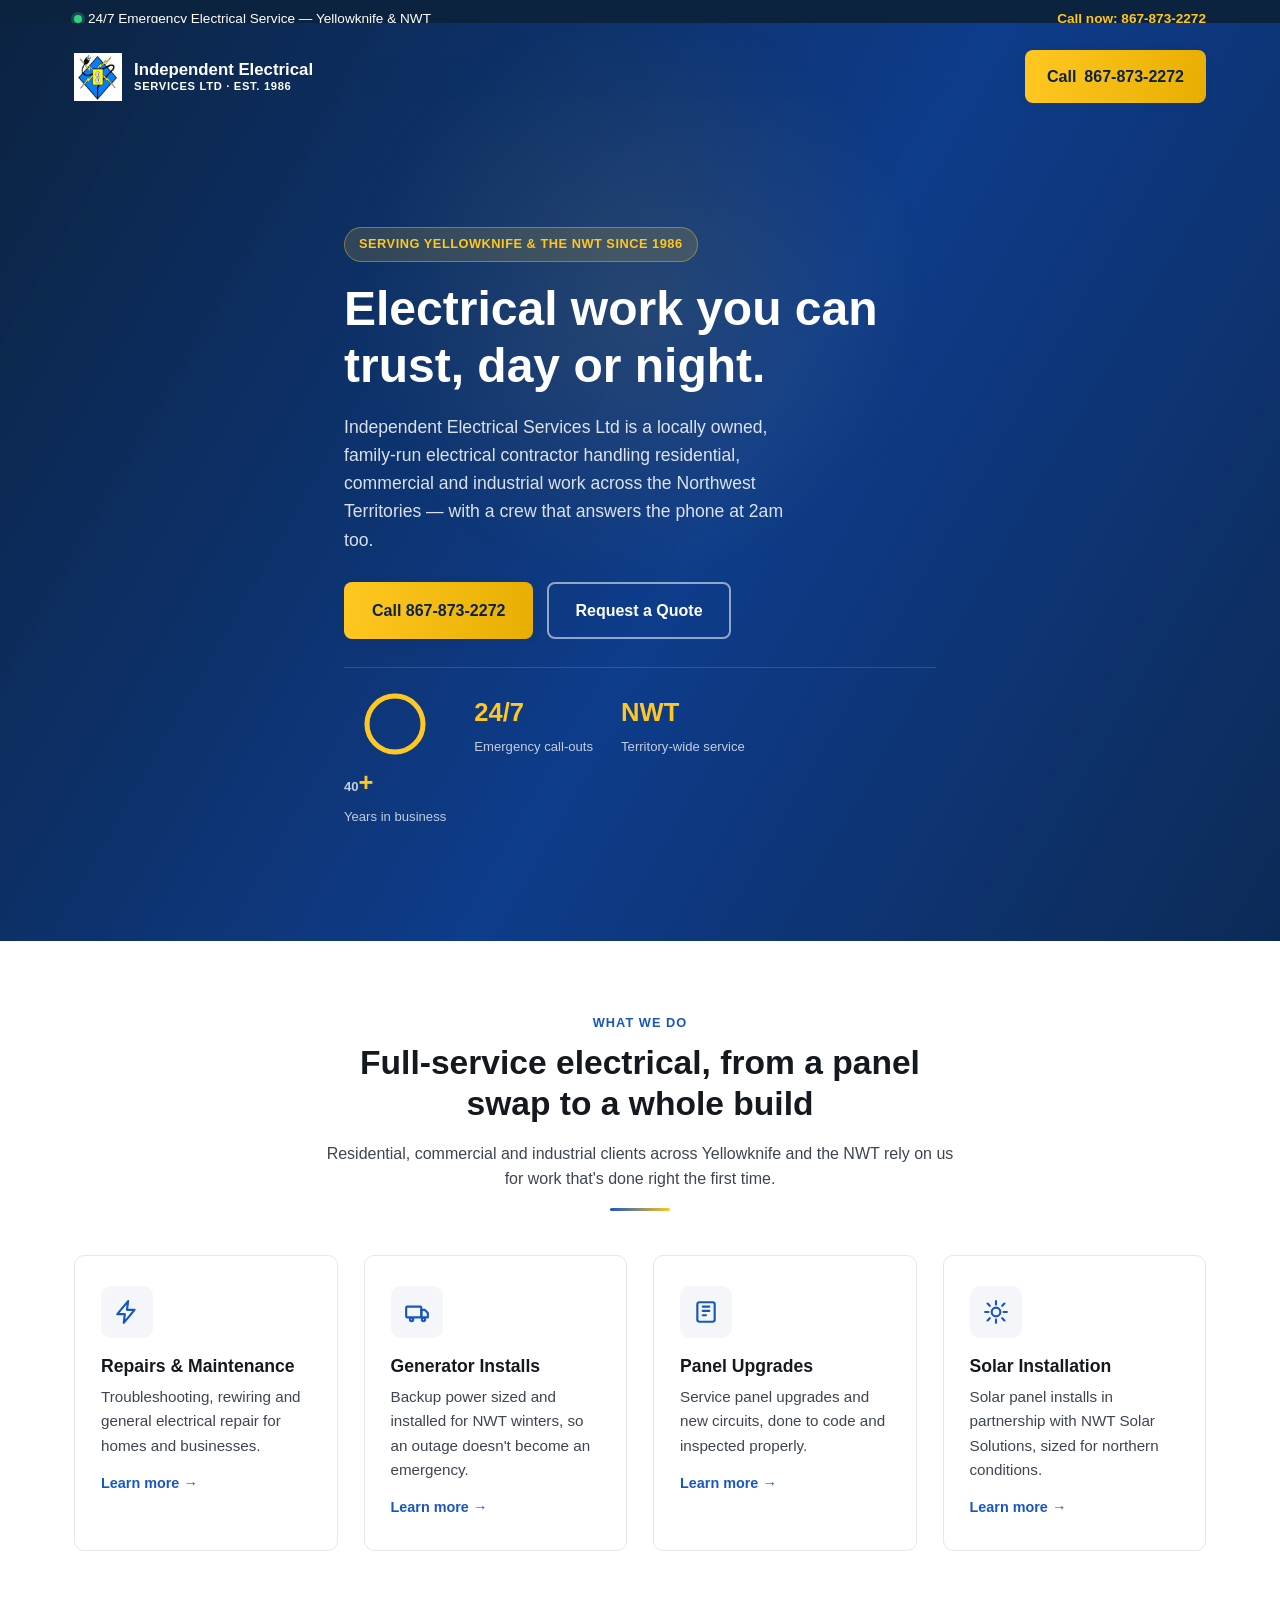
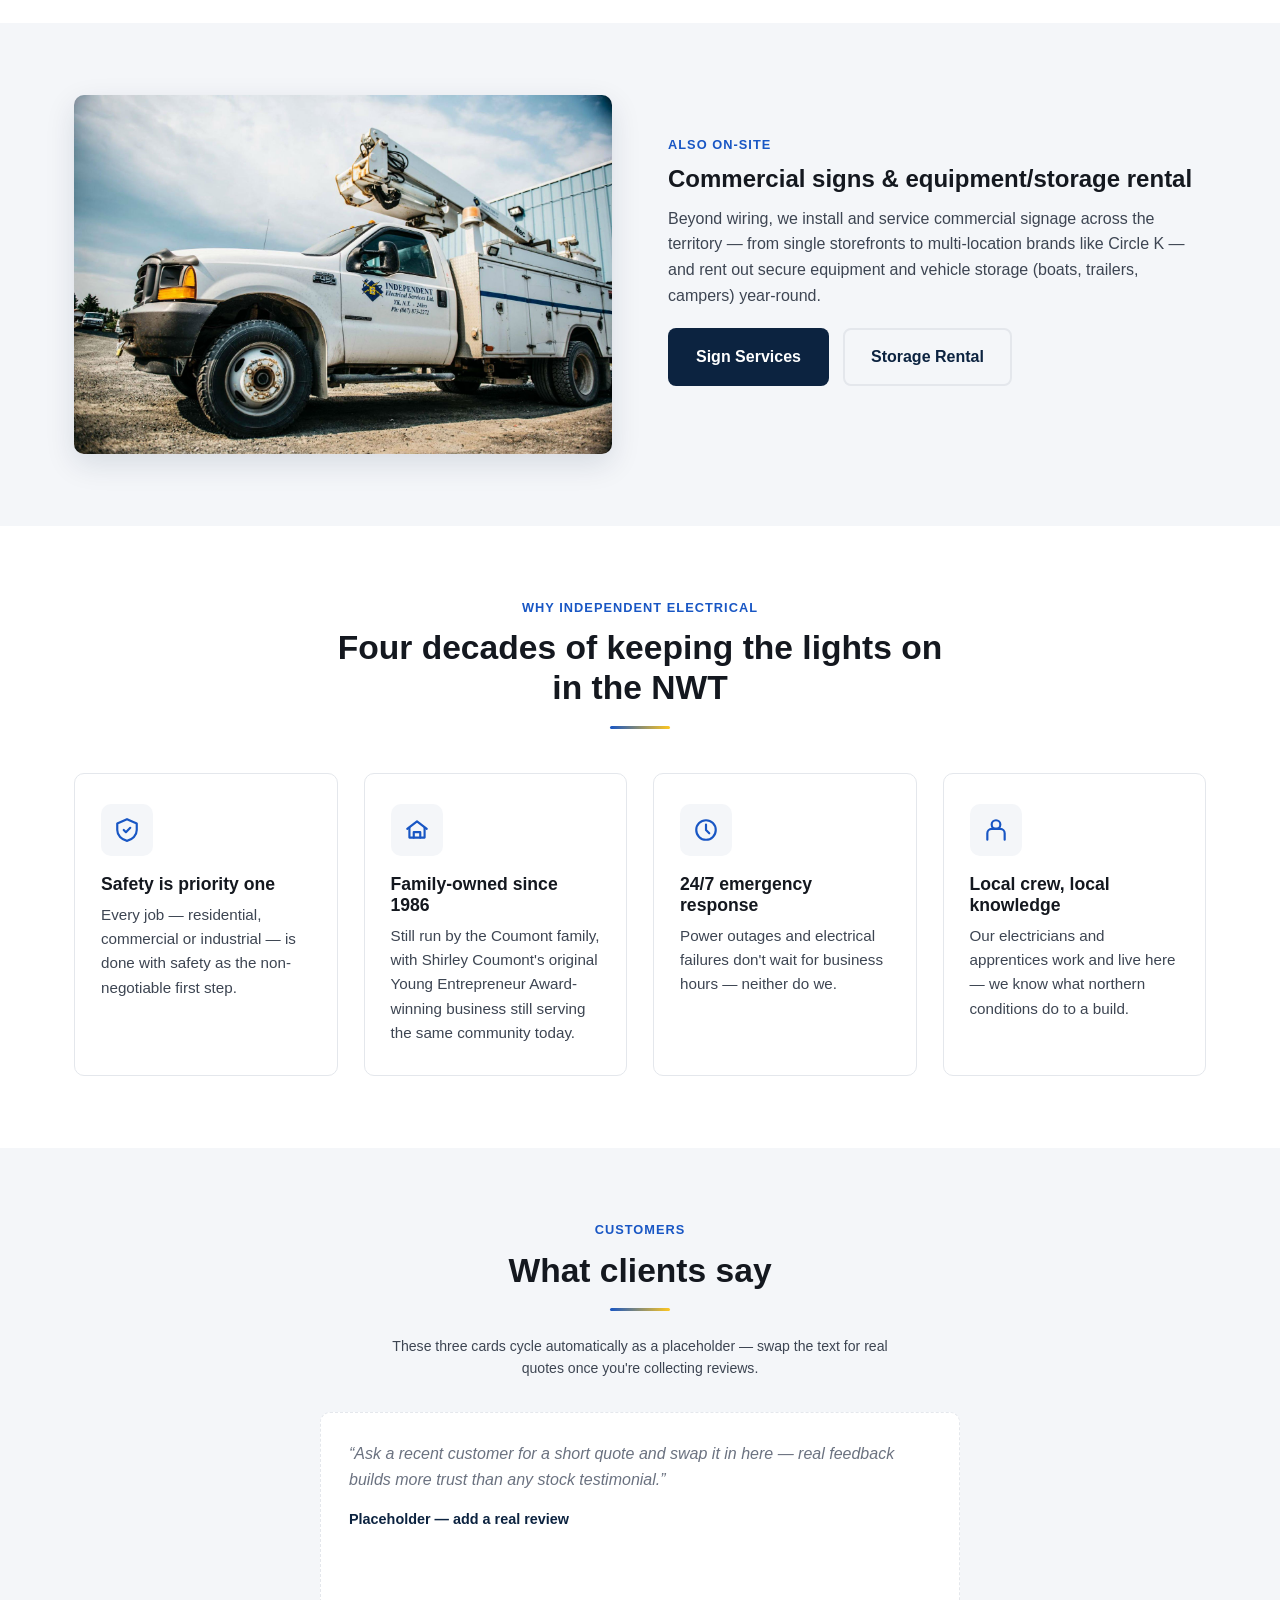
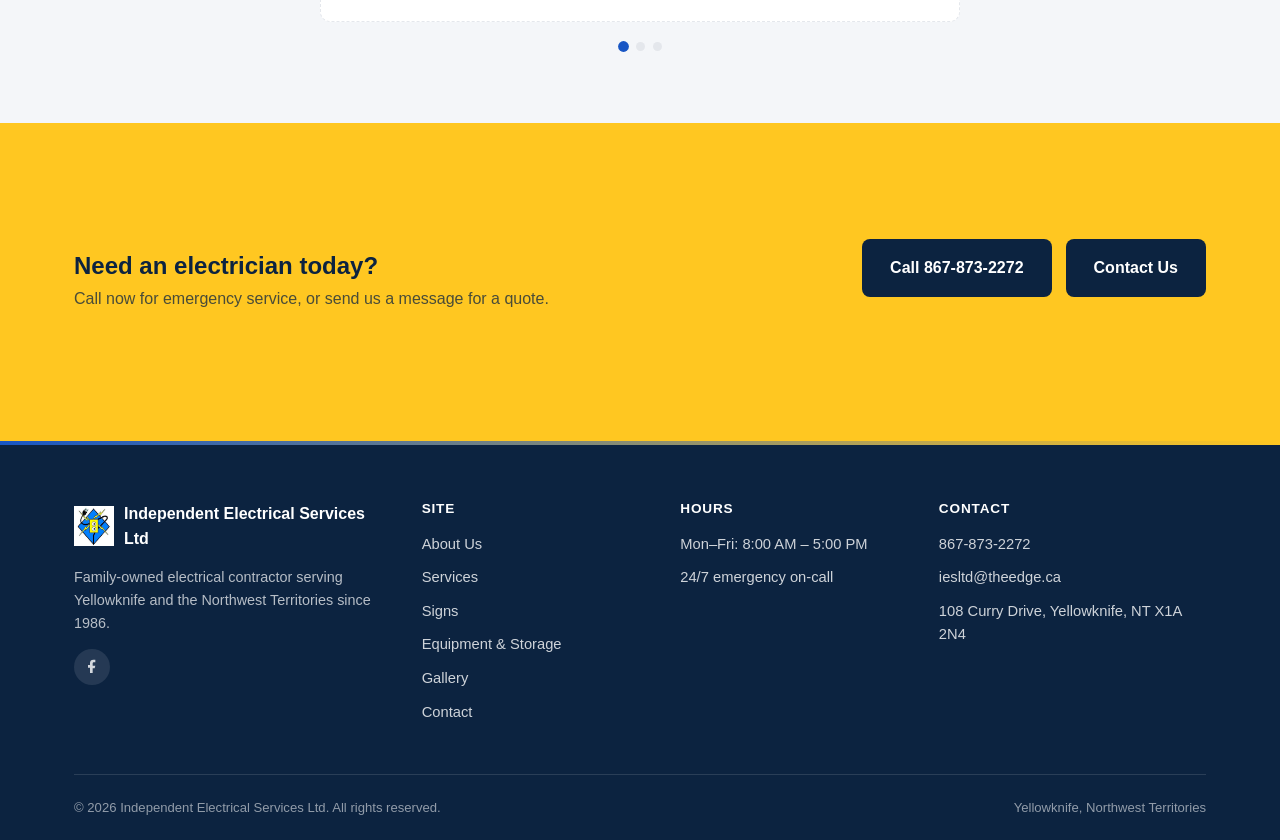
==== index.html @ 1fc1e15e "Initial build: IES NWT website redesign Static HTML/CSS/JS rebuild of the Independent Electrical Ser" ====
<!DOCTYPE html>
<html lang="en">
<head>
<meta charset="UTF-8" />
<meta name="viewport" content="width=device-width, initial-scale=1" />
<title>Electrician in Yellowknife, NT | 24/7 Emergency Service | Independent Electrical Services Ltd</title>
<meta name="description" content="Licensed electricians serving Yellowknife & the NWT since 1986. Residential, commercial & industrial electrical, generator installs, panel upgrades, solar & signs. 24/7 emergency call-outs." />
<link rel="canonical" href="https://www.iesnwt.ca/" />
<meta property="og:type" content="website" />
<meta property="og:site_name" content="Independent Electrical Services Ltd" />
<meta property="og:title" content="Electrician in Yellowknife, NT | Independent Electrical Services Ltd" />
<meta property="og:description" content="Licensed electricians serving Yellowknife & the NWT since 1986. 24/7 emergency call-outs." />
<meta property="og:image" content="https://www.iesnwt.ca/images/team-hero.jpg" />
<meta property="og:url" content="https://www.iesnwt.ca/" />
<meta name="twitter:card" content="summary_large_image" />
<link rel="icon" href="images/logo.jpg" type="image/jpeg" />
<link rel="stylesheet" href="css/style.css" />
<script type="application/ld+json">
{
  "@context": "https://schema.org",
  "@type": "Electrician",
  "@id": "https://www.iesnwt.ca/#business",
  "name": "Independent Electrical Services Ltd",
  "image": "https://www.iesnwt.ca/images/team-hero.jpg",
  "logo": "https://www.iesnwt.ca/images/logo.jpg",
  "url": "https://www.iesnwt.ca/",
  "telephone": "+1-867-873-2272",
  "faxNumber": "+1-867-873-2002",
  "email": "iesltd@theedge.ca",
  "priceRange": "$$",
  "foundingDate": "1986",
  "address": {
    "@type": "PostalAddress",
    "streetAddress": "108 Curry Drive",
    "addressLocality": "Yellowknife",
    "addressRegion": "NT",
    "postalCode": "X1A 2N4",
    "addressCountry": "CA"
  },
  "geo": {
    "@type": "GeoCoordinates",
    "latitude": 62.4540,
    "longitude": -114.3718
  },
  "areaServed": "Northwest Territories",
  "openingHoursSpecification": [
    {
      "@type": "OpeningHoursSpecification",
      "dayOfWeek": ["Monday","Tuesday","Wednesday","Thursday","Friday"],
      "opens": "08:00",
      "closes": "17:00"
    }
  ],
  "sameAs": [
    "https://www.facebook.com/iesltdyellowknife/"
  ]
}
</script>
</head>
<body class="home">

<div class="top-strip">
  <div class="container">
    <span class="emergency"><span class="dot"></span> 24/7 Emergency Electrical Service &mdash; Yellowknife &amp; NWT</span>
    <a href="tel:+18678732272">Call now: 867-873-2272</a>
  </div>
</div>

<header class="site-header">
  <div class="container">
    <a href="index.html" class="brand">
      <img src="images/logo.jpg" alt="Independent Electrical Services Ltd logo" />
      <span class="brand-text">Independent Electrical<small>Services Ltd &middot; Est. 1986</small></span>
    </a>
    <nav class="main-nav" data-open="false" aria-label="Primary">
      <ul>
        <li><a href="index.html" aria-current="page">Home</a></li>
        <li><a href="about.html">About Us</a></li>
        <li><a href="services.html">Services</a></li>
        <li><a href="signs.html">Signs</a></li>
        <li><a href="equipment.html">Equipment</a></li>
        <li><a href="gallery.html">Gallery</a></li>
        <li><a href="contact.html">Contact</a></li>
      </ul>
    </nav>
    <div class="header-cta">
      <a href="tel:+18678732272" class="btn btn-primary"><span class="long">Call</span> 867-873-2272</a>
      <button class="nav-toggle" aria-expanded="false" aria-label="Toggle menu"><span></span></button>
    </div>
  </div>
</header>

<section class="hero">
  <div class="hero-bg" style="--hero-image: url('images/equipment-truck.jpg');"></div>
  <div class="hero-glow"></div>
  <div class="container">
    <div class="hero-copy">
      <span class="hero-eyebrow">Serving Yellowknife &amp; the NWT since 1986</span>
      <h1>Electrical work you can trust, day or night.</h1>
      <p class="lead">Independent Electrical Services Ltd is a locally owned, family-run electrical contractor handling residential, commercial and industrial work across the Northwest Territories &mdash; with a crew that answers the phone at 2am too.</p>
      <div class="hero-actions">
        <a href="tel:+18678732272" class="btn btn-primary">Call 867-873-2272</a>
        <a href="contact.html" class="btn btn-outline">Request a Quote</a>
      </div>
      <div class="hero-trust">
        <div class="stat">
          <div class="stat-ring" style="--ring-offset:0;">
            <svg viewBox="0 0 64 64"><circle class="track" cx="32" cy="32" r="28"/><circle class="fill" cx="32" cy="32" r="28"/></svg>
          </div>
          <b><span data-counter="40">40</span>+</b><span>Years in business</span>
        </div>
        <div class="stat"><b>24/7</b><span>Emergency call-outs</span></div>
        <div class="stat"><b>NWT</b><span>Territory-wide service</span></div>
      </div>
    </div>
  </div>
</section>

<section>
  <div class="container">
    <div class="section-head">
      <span class="kicker">What we do</span>
      <h2>Full-service electrical, from a panel swap to a whole build</h2>
      <p>Residential, commercial and industrial clients across Yellowknife and the NWT rely on us for work that's done right the first time.</p>
    </div>
    <div class="grid grid-4">
      <div class="card">
        <div class="icon">
          <svg viewBox="0 0 24 24" fill="none" stroke="currentColor" stroke-width="2" stroke-linecap="round" stroke-linejoin="round"><path d="M13 2 3 14h7l-1 8 10-12h-7l1-8Z"/></svg>
        </div>
        <h3>Repairs &amp; Maintenance</h3>
        <p>Troubleshooting, rewiring and general electrical repair for homes and businesses.</p>
        <a class="card-link" href="services.html">Learn more <span class="arrow">&rarr;</span></a>
      </div>
      <div class="card">
        <div class="icon">
          <svg viewBox="0 0 24 24" fill="none" stroke="currentColor" stroke-width="2" stroke-linecap="round" stroke-linejoin="round"><rect x="2" y="7" width="14" height="10" rx="1"/><path d="M16 10h3l3 3v4h-6z"/><circle cx="7" cy="19" r="1.5"/><circle cx="18" cy="19" r="1.5"/></svg>
        </div>
        <h3>Generator Installs</h3>
        <p>Backup power sized and installed for NWT winters, so an outage doesn't become an emergency.</p>
        <a class="card-link" href="services.html">Learn more <span class="arrow">&rarr;</span></a>
      </div>
      <div class="card">
        <div class="icon">
          <svg viewBox="0 0 24 24" fill="none" stroke="currentColor" stroke-width="2" stroke-linecap="round" stroke-linejoin="round"><rect x="4" y="3" width="16" height="18" rx="2"/><path d="M9 7h6M9 11h6M9 15h3"/></svg>
        </div>
        <h3>Panel Upgrades</h3>
        <p>Service panel upgrades and new circuits, done to code and inspected properly.</p>
        <a class="card-link" href="services.html">Learn more <span class="arrow">&rarr;</span></a>
      </div>
      <div class="card">
        <div class="icon">
          <svg viewBox="0 0 24 24" fill="none" stroke="currentColor" stroke-width="2" stroke-linecap="round" stroke-linejoin="round"><circle cx="12" cy="12" r="4"/><path d="M12 2v3M12 19v3M4.2 4.2l2.1 2.1M17.7 17.7l2.1 2.1M2 12h3M19 12h3M4.2 19.8l2.1-2.1M17.7 6.3l2.1-2.1"/></svg>
        </div>
        <h3>Solar Installation</h3>
        <p>Solar panel installs in partnership with NWT Solar Solutions, sized for northern conditions.</p>
        <a class="card-link" href="services.html">Learn more <span class="arrow">&rarr;</span></a>
      </div>
    </div>
  </div>
</section>

<section class="section-alt">
  <div class="container">
    <div class="grid grid-2" style="align-items:center; gap:56px;">
      <img data-reveal="left" src="images/equipment-truck.jpg" alt="Independent Electrical Services bucket truck on a Yellowknife job site" style="border-radius:10px; box-shadow:var(--shadow);" />
      <div data-reveal="right">
        <span class="kicker">Also on-site</span>
        <h2>Commercial signs &amp; equipment/storage rental</h2>
        <p>Beyond wiring, we install and service commercial signage across the territory &mdash; from single storefronts to multi-location brands like Circle K &mdash; and rent out secure equipment and vehicle storage (boats, trailers, campers) year-round.</p>
        <div class="hero-actions" style="margin-top:20px;">
          <a href="signs.html" class="btn btn-dark">Sign Services</a>
          <a href="equipment.html" class="btn btn-outline" style="border-color: var(--gray-200); color: var(--navy);">Storage Rental</a>
        </div>
      </div>
    </div>
  </div>
</section>

<section>
  <div class="container">
    <div class="section-head">
      <span class="kicker">Why Independent Electrical</span>
      <h2>Four decades of keeping the lights on in the NWT</h2>
    </div>
    <div class="grid grid-4">
      <div class="card">
        <div class="icon"><svg viewBox="0 0 24 24" fill="none" stroke="currentColor" stroke-width="2" stroke-linecap="round" stroke-linejoin="round"><path d="M12 2 3 6v6c0 5 4 9 9 10 5-1 9-5 9-10V6l-9-4Z"/><path d="m9 12 2 2 4-4"/></svg></div>
        <h3>Safety is priority one</h3>
        <p>Every job &mdash; residential, commercial or industrial &mdash; is done with safety as the non-negotiable first step.</p>
      </div>
      <div class="card">
        <div class="icon"><svg viewBox="0 0 24 24" fill="none" stroke="currentColor" stroke-width="2" stroke-linecap="round" stroke-linejoin="round"><path d="M3 11 12 4l9 7"/><path d="M5 10v9h14v-9"/><path d="M9 19v-5h6v5"/></svg></div>
        <h3>Family-owned since 1986</h3>
        <p>Still run by the Coumont family, with Shirley Coumont's original Young Entrepreneur Award-winning business still serving the same community today.</p>
      </div>
      <div class="card">
        <div class="icon"><svg viewBox="0 0 24 24" fill="none" stroke="currentColor" stroke-width="2" stroke-linecap="round" stroke-linejoin="round"><circle cx="12" cy="12" r="9"/><path d="M12 7v5l3 3"/></svg></div>
        <h3>24/7 emergency response</h3>
        <p>Power outages and electrical failures don't wait for business hours &mdash; neither do we.</p>
      </div>
      <div class="card">
        <div class="icon"><svg viewBox="0 0 24 24" fill="none" stroke="currentColor" stroke-width="2" stroke-linecap="round" stroke-linejoin="round"><path d="M4 21v-6a4 4 0 0 1 4-4h8a4 4 0 0 1 4 4v6"/><circle cx="12" cy="7" r="4"/></svg></div>
        <h3>Local crew, local knowledge</h3>
        <p>Our electricians and apprentices work and live here &mdash; we know what northern conditions do to a build.</p>
      </div>
    </div>
  </div>
</section>

<section class="section-alt">
  <div class="container">
    <div class="section-head">
      <span class="kicker">Customers</span>
      <h2>What clients say</h2>
    </div>
    <p style="text-align:center; max-width:520px; margin:-20px auto 32px; font-size:0.88rem;">These three cards cycle automatically as a placeholder &mdash; swap the text for real quotes once you're collecting reviews.</p>
    <div class="testimonial-carousel" data-autoplay="6000">
      <div class="testimonial-track">
        <div class="testimonial is-placeholder is-active">
          <p class="quote">&ldquo;Ask a recent customer for a short quote and swap it in here &mdash; real feedback builds more trust than any stock testimonial.&rdquo;</p>
          <div class="who">Placeholder &mdash; add a real review</div>
        </div>
        <div class="testimonial is-placeholder">
          <p class="quote">&ldquo;This card is intentionally left as a template. Pull a quote from Google, HomeStars or Alignable once you start collecting reviews.&rdquo;</p>
          <div class="who">Placeholder &mdash; add a real review</div>
        </div>
        <div class="testimonial is-placeholder">
          <p class="quote">&ldquo;A third slot for a testimonial from a commercial or industrial client, to show the range of work you take on.&rdquo;</p>
          <div class="who">Placeholder &mdash; add a real review</div>
        </div>
      </div>
    </div>
  </div>
</section>

<section class="cta-band">
  <div class="container">
    <div>
      <h2>Need an electrician today?</h2>
      <p>Call now for emergency service, or send us a message for a quote.</p>
    </div>
    <div class="hero-actions">
      <a href="tel:+18678732272" class="btn btn-dark">Call 867-873-2272</a>
      <a href="contact.html" class="btn" style="background:var(--navy); color:var(--white);">Contact Us</a>
    </div>
  </div>
</section>

<footer class="site-footer">
  <div class="container">
    <div class="footer-grid">
      <div>
        <div class="footer-brand">
          <img src="images/logo.jpg" alt="Independent Electrical Services Ltd logo" />
          <span>Independent Electrical Services Ltd</span>
        </div>
        <p style="color:rgba(255,255,255,0.7); font-size:0.9rem;">Family-owned electrical contractor serving Yellowknife and the Northwest Territories since 1986.</p>
        <div class="social-row">
          <a href="https://www.facebook.com/iesltdyellowknife/" target="_blank" rel="noopener" aria-label="Facebook">
            <svg viewBox="0 0 24 24" fill="currentColor"><path d="M13 22v-8h3l1-4h-4V7c0-1 .3-2 2-2h2V1.2C16.6 1 15.4 1 14 1c-3 0-5 1.8-5 5v3H6v4h3v8h4Z"/></svg>
          </a>
        </div>
      </div>
      <div>
        <h4>Site</h4>
        <ul>
          <li><a href="about.html">About Us</a></li>
          <li><a href="services.html">Services</a></li>
          <li><a href="signs.html">Signs</a></li>
          <li><a href="equipment.html">Equipment &amp; Storage</a></li>
          <li><a href="gallery.html">Gallery</a></li>
          <li><a href="contact.html">Contact</a></li>
        </ul>
      </div>
      <div>
        <h4>Hours</h4>
        <ul>
          <li>Mon&ndash;Fri: 8:00 AM &ndash; 5:00 PM</li>
          <li>24/7 emergency on-call</li>
        </ul>
      </div>
      <div>
        <h4>Contact</h4>
        <ul>
          <li><a href="tel:+18678732272">867-873-2272</a></li>
          <li><a href="mailto:iesltd@theedge.ca">iesltd@theedge.ca</a></li>
          <li>108 Curry Drive, Yellowknife, NT X1A 2N4</li>
        </ul>
      </div>
    </div>
    <div class="footer-bottom">
      <span>&copy; <span data-year>2026</span> Independent Electrical Services Ltd. All rights reserved.</span>
      <span>Yellowknife, Northwest Territories</span>
    </div>
  </div>
</footer>

<div class="mobile-call-bar">
  <a href="tel:+18678732272">Call now &mdash; 867-873-2272</a>
</div>

<script src="js/main.js"></script>
</body>
</html>
---- css/style.css ----
/* ============================================================
   Independent Electrical Services Ltd — design system
   Palette pulled from the company's own logo mark:
   safety yellow + electrical blue + near-black.
   ============================================================ */

:root {
  --navy: #0c2340;
  --blue: #1856c4;
  --blue-dark: #0f3f92;
  --yellow: #ffc721;
  --yellow-dark: #e6ac00;
  --ink: #14181f;
  --gray-700: #3d4552;
  --gray-500: #6b7280;
  --gray-200: #e4e7ec;
  --gray-100: #f4f6f9;
  --white: #ffffff;
  --danger: #d1372f;

  --container: 1180px;
  --radius: 10px;
  --shadow: 0 10px 30px rgba(12, 35, 64, 0.12);
  --shadow-sm: 0 2px 10px rgba(12, 35, 64, 0.08);
  --font: "Inter", "Segoe UI", Roboto, Arial, sans-serif;
}

* { box-sizing: border-box; }
html { scroll-behavior: smooth; }

body {
  margin: 0;
  font-family: var(--font);
  color: var(--ink);
  background: var(--white);
  line-height: 1.6;
  -webkit-font-smoothing: antialiased;
}

img { max-width: 100%; display: block; }
a { color: inherit; text-decoration: none; }
ul { margin: 0; padding: 0; list-style: none; }
h1, h2, h3, h4 { line-height: 1.2; margin: 0 0 0.5em; font-weight: 800; }
p { margin: 0 0 1em; color: var(--gray-700); }

.container {
  max-width: var(--container);
  margin: 0 auto;
  padding: 0 24px;
}

.visually-hidden {
  position: absolute;
  width: 1px; height: 1px;
  overflow: hidden;
  clip: rect(0 0 0 0);
  white-space: nowrap;
}

/* ---------- Buttons ---------- */
.btn {
  display: inline-flex;
  align-items: center;
  gap: 8px;
  padding: 14px 26px;
  border-radius: 8px;
  font-weight: 700;
  font-size: 1rem;
  border: 2px solid transparent;
  cursor: pointer;
  transition: transform 0.15s ease, box-shadow 0.15s ease, background 0.15s ease;
}
.btn:hover { transform: translateY(-2px); }
.btn-primary {
  background: var(--yellow);
  color: var(--navy);
  box-shadow: var(--shadow-sm);
}
.btn-primary:hover { background: var(--yellow-dark); }
.btn-outline {
  background: transparent;
  border-color: rgba(255, 255, 255, 0.55);
  color: var(--white);
}
.btn-outline:hover { background: rgba(255, 255, 255, 0.12); }
.btn-dark {
  background: var(--navy);
  color: var(--white);
}
.btn-dark:hover { background: #08192e; }
.btn-block { width: 100%; justify-content: center; }

/* ---------- Top emergency strip ---------- */
.top-strip {
  background: var(--navy);
  color: var(--white);
  font-size: 0.85rem;
}
.top-strip .container {
  display: flex;
  justify-content: space-between;
  align-items: center;
  padding-top: 8px;
  padding-bottom: 8px;
  gap: 12px;
  flex-wrap: wrap;
}
.top-strip a { color: var(--yellow); font-weight: 700; }
.top-strip .emergency {
  display: inline-flex;
  align-items: center;
  gap: 6px;
}
.top-strip .dot {
  width: 8px; height: 8px; border-radius: 50%;
  background: #35d07f;
  box-shadow: 0 0 0 3px rgba(53, 208, 127, 0.25);
}

/* ---------- Header ---------- */
.site-header {
  position: sticky;
  top: 0;
  z-index: 100;
  background: var(--white);
  box-shadow: var(--shadow-sm);
}
.site-header .container {
  display: flex;
  align-items: center;
  justify-content: space-between;
  padding-top: 12px;
  padding-bottom: 12px;
  gap: 20px;
}
.brand {
  display: flex;
  align-items: center;
  gap: 12px;
  font-weight: 800;
  font-size: 1.05rem;
  color: var(--navy);
}
.brand img { width: 48px; height: 48px; }
.brand .brand-text { display: flex; flex-direction: column; line-height: 1.15; }
.brand .brand-text small {
  font-weight: 600;
  color: var(--gray-500);
  font-size: 0.7rem;
  letter-spacing: 0.06em;
  text-transform: uppercase;
}

.main-nav ul {
  display: flex;
  gap: 4px;
  align-items: center;
}
.main-nav a {
  display: block;
  padding: 10px 14px;
  border-radius: 6px;
  font-weight: 700;
  font-size: 0.92rem;
  color: var(--gray-700);
  transition: background 0.15s ease, color 0.15s ease;
}
.main-nav a:hover,
.main-nav a[aria-current="page"] {
  background: var(--gray-100);
  color: var(--blue);
}

.header-cta { display: flex; align-items: center; gap: 12px; }
.header-cta .btn { padding: 12px 20px; }

.nav-toggle {
  display: none;
  background: var(--navy);
  border: none;
  border-radius: 8px;
  width: 44px;
  height: 44px;
  cursor: pointer;
  position: relative;
}
.nav-toggle span,
.nav-toggle::before,
.nav-toggle::after {
  content: "";
  position: absolute;
  left: 10px; right: 10px;
  height: 2px;
  background: var(--white);
  transition: transform 0.2s ease, opacity 0.2s ease;
}
.nav-toggle::before { top: 15px; }
.nav-toggle span { top: 21px; }
.nav-toggle::after { top: 27px; }
.nav-toggle[aria-expanded="true"]::before { transform: translateY(6px) rotate(45deg); }
.nav-toggle[aria-expanded="true"]::after { transform: translateY(-6px) rotate(-45deg); }
.nav-toggle[aria-expanded="true"] span { opacity: 0; }

/* ---------- Hero ---------- */
.hero {
  position: relative;
  background: linear-gradient(120deg, var(--navy) 0%, var(--blue-dark) 100%);
  color: var(--white);
  overflow: hidden;
}
.hero .container {
  max-width: 640px;
  padding-top: 72px;
  padding-bottom: 72px;
}
.hero-eyebrow {
  display: inline-flex;
  align-items: center;
  gap: 8px;
  background: rgba(255, 199, 33, 0.15);
  color: var(--yellow);
  border: 1px solid rgba(255, 199, 33, 0.4);
  padding: 6px 14px;
  border-radius: 999px;
  font-size: 0.8rem;
  font-weight: 700;
  letter-spacing: 0.04em;
  text-transform: uppercase;
  margin-bottom: 18px;
}
.hero h1 {
  font-size: clamp(2rem, 4vw, 3rem);
  color: var(--white);
  margin-bottom: 18px;
}
.hero p.lead {
  color: rgba(255, 255, 255, 0.85);
  font-size: 1.1rem;
  max-width: 46ch;
  margin-bottom: 28px;
}
.hero-actions { display: flex; gap: 14px; flex-wrap: wrap; margin-bottom: 28px; }
.hero-trust {
  display: flex;
  gap: 28px;
  flex-wrap: wrap;
  padding-top: 24px;
  border-top: 1px solid rgba(255, 255, 255, 0.15);
}
.hero-trust .stat b {
  display: block;
  font-size: 1.6rem;
  color: var(--yellow);
}
.hero-trust .stat span {
  font-size: 0.82rem;
  color: rgba(255, 255, 255, 0.75);
}
/* Small page hero (interior pages) */
.page-hero {
  background: linear-gradient(120deg, var(--navy) 0%, var(--blue-dark) 100%);
  color: var(--white);
  padding: 56px 0;
  overflow: hidden;
}
.page-hero h1 { color: var(--white); margin-bottom: 10px; }
.page-hero p { color: rgba(255, 255, 255, 0.8); max-width: 60ch; margin: 0; }
.breadcrumb {
  font-size: 0.85rem;
  color: rgba(255, 255, 255, 0.65);
  margin-bottom: 14px;
}
.breadcrumb a { color: var(--yellow); font-weight: 700; }

/* ---------- Sections ---------- */
section { padding: 72px 0; }
.section-alt { background: var(--gray-100); }
.section-head { max-width: 640px; margin: 0 auto 44px; text-align: center; }
.section-head.left { margin: 0 0 44px; text-align: left; }
.kicker {
  display: block;
  color: var(--blue);
  font-weight: 800;
  font-size: 0.8rem;
  letter-spacing: 0.08em;
  text-transform: uppercase;
  margin-bottom: 10px;
}
.section-head h2 { font-size: clamp(1.6rem, 3vw, 2.1rem); }

/* ---------- Cards / grids ---------- */
.grid { display: grid; gap: 26px; }
.grid-3 { grid-template-columns: repeat(3, 1fr); }
.grid-4 { grid-template-columns: repeat(4, 1fr); }
.grid-2 { grid-template-columns: repeat(2, 1fr); }

.card {
  background: var(--white);
  border: 1px solid var(--gray-200);
  border-radius: var(--radius);
  padding: 30px 26px;
  transition: box-shadow 0.2s ease, transform 0.2s ease;
}
.card:hover { box-shadow: var(--shadow); transform: translateY(-4px); }
.card .icon {
  width: 52px; height: 52px;
  display: flex; align-items: center; justify-content: center;
  background: var(--gray-100);
  border-radius: 10px;
  margin-bottom: 18px;
  color: var(--blue);
}
.card .icon svg { width: 26px; height: 26px; }
.card h3 { font-size: 1.1rem; margin-bottom: 8px; }
.card p { margin-bottom: 0; font-size: 0.95rem; }
.card a.card-link {
  display: inline-block;
  margin-top: 14px;
  font-weight: 700;
  color: var(--blue);
  font-size: 0.9rem;
}

.photo-card {
  border-radius: var(--radius);
  overflow: hidden;
  position: relative;
  box-shadow: var(--shadow-sm);
}
.photo-card img { width: 100%; height: 240px; object-fit: cover; transition: transform 0.35s ease; }
.photo-card:hover img { transform: scale(1.06); }
.photo-card figcaption {
  position: absolute; left: 0; right: 0; bottom: 0;
  background: linear-gradient(0deg, rgba(12,35,64,0.88), rgba(12,35,64,0));
  color: var(--white);
  padding: 34px 16px 14px;
  font-weight: 700;
  font-size: 0.92rem;
}

/* Placeholder photo block (used where a real photo is still needed) */
.photo-placeholder {
  border-radius: var(--radius);
  border: 2px dashed var(--gray-200);
  background: repeating-linear-gradient(135deg, var(--gray-100), var(--gray-100) 10px, #eef1f6 10px, #eef1f6 20px);
  color: var(--gray-500);
  display: flex;
  flex-direction: column;
  align-items: center;
  justify-content: center;
  gap: 8px;
  text-align: center;
  min-height: 220px;
  font-size: 0.85rem;
  font-weight: 600;
  padding: 20px;
}
.photo-placeholder svg { width: 32px; height: 32px; opacity: 0.6; }

/* ---------- CTA band ---------- */
.cta-band {
  background: var(--yellow);
  color: var(--navy);
}
.cta-band .container {
  display: flex;
  align-items: center;
  justify-content: space-between;
  gap: 24px;
  flex-wrap: wrap;
  padding-top: 44px;
  padding-bottom: 44px;
}
.cta-band h2 { margin-bottom: 6px; font-size: 1.5rem; }
.cta-band p { margin: 0; color: rgba(12, 35, 64, 0.75); }

/* ---------- Testimonials (placeholder-safe) ---------- */
.testimonial {
  background: var(--white);
  border: 1px solid var(--gray-200);
  border-radius: var(--radius);
  padding: 28px;
}
.testimonial p.quote {
  font-style: italic;
  color: var(--gray-700);
  margin-bottom: 16px;
}
.testimonial .who {
  font-weight: 700;
  color: var(--navy);
  font-size: 0.9rem;
}
.testimonial.is-placeholder {
  border-style: dashed;
  color: var(--gray-500);
}
.testimonial.is-placeholder p.quote { color: var(--gray-500); }

/* ---------- Timeline (About) ---------- */
.timeline { border-left: 3px solid var(--gray-200); margin-left: 10px; }
.timeline li { position: relative; padding: 0 0 34px 30px; }
.timeline li::before {
  content: "";
  position: absolute;
  left: -9px; top: 2px;
  width: 15px; height: 15px;
  border-radius: 50%;
  background: var(--yellow);
  border: 3px solid var(--navy);
}
.timeline .year { font-weight: 800; color: var(--blue); font-size: 0.85rem; letter-spacing: 0.05em; }
.timeline h4 { margin: 4px 0 6px; }

/* ---------- Contact ---------- */
.contact-grid {
  display: grid;
  grid-template-columns: 1fr 1fr;
  gap: 48px;
  align-items: start;
}
.info-list li {
  display: flex;
  gap: 14px;
  padding: 14px 0;
  border-bottom: 1px solid var(--gray-200);
}
.info-list li:last-child { border-bottom: none; }
.info-list .icon {
  width: 40px; height: 40px; flex: none;
  background: var(--gray-100);
  border-radius: 8px;
  display: flex; align-items: center; justify-content: center;
  color: var(--blue);
}
.info-list .icon svg { width: 20px; height: 20px; }
.info-list b { display: block; color: var(--navy); font-size: 0.95rem; }
.info-list span, .info-list a { color: var(--gray-700); font-size: 0.92rem; }
.info-list a:hover { color: var(--blue); }

form.contact-form { display: grid; gap: 16px; }
form.contact-form label {
  display: block;
  font-weight: 700;
  font-size: 0.85rem;
  color: var(--navy);
  margin-bottom: 6px;
}
form.contact-form input,
form.contact-form select,
form.contact-form textarea {
  width: 100%;
  padding: 12px 14px;
  border: 1px solid var(--gray-200);
  border-radius: 8px;
  font-family: inherit;
  font-size: 0.95rem;
  background: var(--white);
}
form.contact-form input:focus,
form.contact-form select:focus,
form.contact-form textarea:focus {
  outline: none;
  border-color: var(--blue);
  box-shadow: 0 0 0 3px rgba(24, 86, 196, 0.15);
}
.form-row { display: grid; grid-template-columns: 1fr 1fr; gap: 16px; }
.form-note { font-size: 0.82rem; color: var(--gray-500); }

.map-embed {
  border-radius: var(--radius);
  overflow: hidden;
  border: 1px solid var(--gray-200);
  box-shadow: var(--shadow-sm);
}
.map-embed iframe { width: 100%; height: 320px; border: 0; display: block; }

/* ---------- Footer ---------- */
.site-footer {
  background: var(--navy);
  color: rgba(255, 255, 255, 0.8);
  padding-top: 56px;
}
.footer-grid {
  display: grid;
  grid-template-columns: 1.4fr 1fr 1fr 1.2fr;
  gap: 36px;
  padding-bottom: 40px;
  border-bottom: 1px solid rgba(255, 255, 255, 0.12);
}
.footer-brand { display: flex; align-items: center; gap: 10px; margin-bottom: 14px; }
.footer-brand img { width: 40px; height: 40px; }
.footer-brand span { font-weight: 800; color: var(--white); }
.site-footer h4 {
  color: var(--white);
  font-size: 0.85rem;
  text-transform: uppercase;
  letter-spacing: 0.06em;
  margin-bottom: 16px;
}
.site-footer li { margin-bottom: 10px; font-size: 0.92rem; }
.site-footer a:hover { color: var(--yellow); }
.footer-bottom {
  display: flex;
  justify-content: space-between;
  align-items: center;
  flex-wrap: wrap;
  gap: 10px;
  padding: 22px 0;
  font-size: 0.82rem;
  color: rgba(255, 255, 255, 0.55);
}
.social-row { display: flex; gap: 10px; }
.social-row a {
  width: 36px; height: 36px;
  border-radius: 50%;
  background: rgba(255, 255, 255, 0.1);
  display: flex; align-items: center; justify-content: center;
}
.social-row a:hover { background: var(--yellow); color: var(--navy); }
.social-row svg { width: 16px; height: 16px; }

/* ---------- Sticky mobile call bar ---------- */
.mobile-call-bar {
  position: fixed;
  left: 0; right: 0; bottom: 0;
  z-index: 200;
  display: none;
  background: var(--navy);
  padding: 10px 16px;
  box-shadow: 0 -4px 20px rgba(0,0,0,0.25);
}
.mobile-call-bar a {
  display: flex; align-items: center; justify-content: center;
  gap: 8px;
  background: var(--yellow);
  color: var(--navy);
  font-weight: 800;
  padding: 12px;
  border-radius: 8px;
}

/* ---------- Table (services list style) ---------- */
.tag-row { display: flex; flex-wrap: wrap; gap: 10px; margin-top: 18px; }
.tag {
  background: var(--gray-100);
  border: 1px solid var(--gray-200);
  color: var(--gray-700);
  font-size: 0.85rem;
  font-weight: 600;
  padding: 8px 14px;
  border-radius: 999px;
}

/* ============================================================
   Motion system — subtle, professional, accessible.
   Everything below respects prefers-reduced-motion (see bottom).
   ============================================================ */

:root { --ease: cubic-bezier(0.16, 1, 0.3, 1); }

/* Header: shrinks slightly + gains a shadow once scrolled.
   On the homepage only, it also starts transparent over the hero
   and crossfades to solid white — everywhere else it's always solid,
   so interior pages stay simple and legible. */
.site-header {
  transition: background-color 0.35s ease, box-shadow 0.3s ease, padding 0.3s ease;
}
.site-header.is-scrolled { box-shadow: 0 6px 24px rgba(12, 35, 64, 0.14); }
.site-header.is-scrolled .container { padding-top: 8px; padding-bottom: 8px; }
.site-header.is-scrolled .brand img { width: 40px; height: 40px; }

body.home .hero { margin-top: -92px; padding-top: 164px; }
body.home .site-header {
  position: sticky;
  background: transparent;
  box-shadow: none;
}
body.home .site-header:not(.is-scrolled) .brand,
body.home .site-header:not(.is-scrolled) .brand small,
body.home .site-header:not(.is-scrolled) .main-nav a {
  color: var(--white);
}
body.home .site-header:not(.is-scrolled) .main-nav a[aria-current="page"],
body.home .site-header:not(.is-scrolled) .main-nav a:hover {
  color: var(--white);
  background: rgba(255, 255, 255, 0.12);
}
body.home .site-header.is-scrolled { background: var(--white); }
body.home .site-header.is-scrolled .brand,
body.home .site-header.is-scrolled .brand small,
body.home .site-header.is-scrolled .main-nav a {
  color: var(--navy);
}
@media (max-width: 760px) {
  body.home .hero { margin-top: 0; padding-top: 72px; }
  body.home .site-header { background: var(--white); }
  body.home .site-header:not(.is-scrolled) .brand,
  body.home .site-header:not(.is-scrolled) .brand small { color: var(--navy); }
}

/* Generic scroll-reveal (classes are added by JS — content is always
   visible by default if JavaScript doesn't run) */
.reveal {
  opacity: 0;
  transform: translateY(22px);
  transition: opacity 0.6s var(--ease), transform 0.6s var(--ease);
  transition-delay: calc(var(--stagger, 0) * 65ms);
}
.reveal.in-view { opacity: 1; transform: translateY(0); }

/* Directional variants for [data-reveal="left|right"] (About/Services/Signs/Equipment) */
.reveal-left {
  opacity: 0;
  transform: translateX(-32px);
  transition: opacity 0.7s var(--ease), transform 0.7s var(--ease);
}
.reveal-left.in-view { opacity: 1; transform: translateX(0); }
.reveal-right {
  opacity: 0;
  transform: translateX(32px);
  transition: opacity 0.7s var(--ease), transform 0.7s var(--ease);
}
.reveal-right.in-view { opacity: 1; transform: translateX(0); }

/* Decorative underline, injected under .section-head by main.js */
.section-line {
  display: block;
  width: 0;
  height: 3px;
  background: linear-gradient(90deg, var(--blue), var(--yellow));
  border-radius: 2px;
  margin: 16px auto 0;
  transition: width 0.8s var(--ease) 0.15s;
}
.section-head.left .section-line { margin-left: 0; }
.section-head.in-view .section-line { width: 60px; }

/* ---- Hero entrance — pure CSS, runs on every load, no JS dependency ---- */
.hero-copy > * {
  animation: hero-in 0.6s var(--ease) both;
}
.hero-copy > *:nth-child(1) { animation-delay: 0.05s; }
.hero-copy > *:nth-child(2) { animation-delay: 0.13s; }
.hero-copy > *:nth-child(3) { animation-delay: 0.21s; }
.hero-copy > *:nth-child(4) { animation-delay: 0.29s; }
.hero-copy > *:nth-child(5) { animation-delay: 0.37s; }
@keyframes hero-in {
  from { opacity: 0; transform: translateY(16px); }
  to { opacity: 1; transform: translateY(0); }
}

/* ---- Full-bleed homepage hero: photo, dark overlay, slow Ken Burns + parallax ---- */
.hero { position: relative; overflow: hidden; min-height: 88vh; display: flex; align-items: center; }
.hero .container { position: relative; z-index: 2; padding-top: 40px; padding-bottom: 40px; }
.hero-bg {
  position: absolute;
  inset: -20px;
  z-index: 0;
  background-image: linear-gradient(120deg, rgba(12,35,64,0.92) 0%, rgba(15,63,146,0.82) 55%, rgba(12,35,64,0.75) 100%), var(--hero-image);
  background-size: cover;
  background-position: center;
  animation: ken-burns 22s ease-in-out infinite alternate;
  will-change: transform;
}
@keyframes ken-burns {
  from { transform: scale(1) translateY(0); }
  to { transform: scale(1.09) translateY(-1.5%); }
}
@media (max-width: 760px) {
  .hero { min-height: auto; padding: 96px 0 64px; }
}

/* Mouse-follow glow — very soft, restricted to hero sections, off on touch */
.hero-glow {
  position: absolute;
  inset: 0;
  z-index: 1;
  background: radial-gradient(420px circle at var(--spot-x, 50%) var(--spot-y, 30%), rgba(255, 199, 33, 0.10), transparent 70%);
  pointer-events: none;
}

/* Interior page-hero keeps its compact size, gets a gentle static wash instead of the full photo treatment */
.page-hero { position: relative; overflow: hidden; }
.page-hero .container { position: relative; z-index: 2; }

/* Animated counters */
.stat b { font-variant-numeric: tabular-nums; }
.stat-ring { position: relative; width: 64px; height: 64px; margin: 0 auto 6px; }
.stat-ring svg { width: 100%; height: 100%; transform: rotate(-90deg); }
.stat-ring circle { fill: none; stroke-width: 5; }
.stat-ring .track { stroke: rgba(255, 255, 255, 0.18); }
.stat-ring .fill {
  stroke: var(--yellow);
  stroke-linecap: round;
  stroke-dasharray: 176;
  stroke-dashoffset: 176;
  transition: stroke-dashoffset 1.2s var(--ease);
}
.stat.in-view .stat-ring .fill { stroke-dashoffset: var(--ring-offset, 0); }

/* Card / photo-card motion refinement */
.card, .photo-card, .testimonial {
  transition: box-shadow 0.35s var(--ease), transform 0.35s var(--ease);
}
.card:hover { transform: translateY(-8px); }
.card .icon svg { transition: transform 0.35s var(--ease); }
.card:hover .icon svg { transform: rotate(12deg); }
.photo-card img { transition: transform 0.5s var(--ease); }
.card-link .arrow { display: inline-block; transition: transform 0.25s var(--ease); }
.card-link:hover .arrow { transform: translateX(5px); }

/* Buttons: gradient-fill hover + click ripple (kept subtle) */
.btn-primary {
  background: linear-gradient(100deg, var(--yellow) 0%, var(--yellow-dark) 50%, var(--yellow) 100%);
  background-size: 220% 100%;
  background-position: 0% 0%;
  transition: background-position 0.5s ease, transform 0.15s ease, box-shadow 0.15s ease;
}
.btn-primary:hover { background-position: 100% 0%; }
.btn { position: relative; overflow: hidden; }
.btn:active { transform: translateY(0) scale(0.97); }
.btn .ripple {
  position: absolute;
  border-radius: 50%;
  transform: scale(0);
  background: rgba(255, 255, 255, 0.55);
  pointer-events: none;
  animation: ripple-out 0.6s ease-out;
}
@keyframes ripple-out {
  to { transform: scale(2.6); opacity: 0; }
}

/* Nav link underline sweep */
.main-nav a { position: relative; }
.main-nav a::before {
  content: "";
  position: absolute;
  left: 14px; right: 14px; bottom: 4px;
  height: 2px;
  background: var(--yellow);
  transform: scaleX(0);
  transform-origin: left;
  transition: transform 0.25s var(--ease);
}
.main-nav a:hover::before,
.main-nav a[aria-current="page"]::before { transform: scaleX(1); }

/* Mobile nav slide + fade */
.main-nav { backdrop-filter: blur(10px); }
.main-nav li {
  opacity: 0;
  transform: translateX(16px);
  transition: opacity 0.35s var(--ease), transform 0.35s var(--ease);
}
.main-nav[data-open="true"] li {
  opacity: 1;
  transform: translateX(0);
}
.main-nav[data-open="true"] li:nth-child(1) { transition-delay: 0.04s; }
.main-nav[data-open="true"] li:nth-child(2) { transition-delay: 0.08s; }
.main-nav[data-open="true"] li:nth-child(3) { transition-delay: 0.12s; }
.main-nav[data-open="true"] li:nth-child(4) { transition-delay: 0.16s; }
.main-nav[data-open="true"] li:nth-child(5) { transition-delay: 0.2s; }
.main-nav[data-open="true"] li:nth-child(6) { transition-delay: 0.24s; }
.main-nav[data-open="true"] li:nth-child(7) { transition-delay: 0.28s; }

/* Emergency dot pulse (already animated by shadow, add real pulse) */
.top-strip .dot { animation: pulse-dot 2s ease-in-out infinite; }
@keyframes pulse-dot {
  0%, 100% { box-shadow: 0 0 0 3px rgba(53, 208, 127, 0.25); }
  50% { box-shadow: 0 0 0 7px rgba(53, 208, 127, 0.12); }
}

/* ---- Gallery: masonry columns + lightbox ---- */
.gallery-masonry {
  column-count: 4;
  column-gap: 20px;
}
.gallery-masonry .photo-card {
  break-inside: avoid;
  margin-bottom: 20px;
  width: 100%;
  cursor: zoom-in;
}
.gallery-masonry .photo-card img { height: auto; }
@media (max-width: 1000px) { .gallery-masonry { column-count: 3; } }
@media (max-width: 760px) { .gallery-masonry { column-count: 2; column-gap: 14px; } .gallery-masonry .photo-card { margin-bottom: 14px; } }
@media (max-width: 480px) { .gallery-masonry { column-count: 1; } }

.lightbox {
  position: fixed;
  inset: 0;
  z-index: 400;
  background: rgba(8, 16, 28, 0.92);
  display: flex;
  align-items: center;
  justify-content: center;
  padding: 40px;
  opacity: 0;
  pointer-events: none;
  transition: opacity 0.3s ease;
}
.lightbox.is-open { opacity: 1; pointer-events: auto; }
.lightbox img {
  max-width: min(92vw, 1100px);
  max-height: 86vh;
  border-radius: 8px;
  box-shadow: 0 20px 60px rgba(0, 0, 0, 0.5);
  transform: scale(0.92);
  transition: transform 0.3s var(--ease);
}
.lightbox.is-open img { transform: scale(1); }
.lightbox-close {
  position: absolute;
  top: 22px; right: 22px;
  width: 42px; height: 42px;
  border-radius: 50%;
  border: none;
  background: rgba(255, 255, 255, 0.12);
  color: var(--white);
  font-size: 1.4rem;
  line-height: 1;
  cursor: pointer;
}
.lightbox-close:hover { background: rgba(255, 255, 255, 0.22); }

/* ---- Testimonial carousel ---- */
.testimonial-carousel { position: relative; max-width: 640px; margin: 0 auto; }
.testimonial-track { position: relative; min-height: 210px; }
.testimonial-track .testimonial {
  position: absolute;
  inset: 0;
  opacity: 0;
  transform: scale(0.97);
  transition: opacity 0.6s var(--ease), transform 0.6s var(--ease);
  pointer-events: none;
}
.testimonial-track .testimonial.is-active {
  opacity: 1;
  transform: scale(1);
  pointer-events: auto;
  z-index: 1;
}
.carousel-dots { display: flex; justify-content: center; gap: 8px; margin-top: 20px; }
.carousel-dots button {
  width: 9px; height: 9px;
  border-radius: 50%;
  border: none;
  background: var(--gray-200);
  cursor: pointer;
  padding: 0;
  transition: background 0.25s ease, transform 0.25s ease;
}
.carousel-dots button.is-active { background: var(--blue); transform: scale(1.2); }
/* No-JS / reduced-motion fallback: show all testimonials stacked, no absolute positioning */
.testimonial-carousel.no-carousel .testimonial-track { min-height: 0; display: grid; gap: 20px; }
.testimonial-carousel.no-carousel .testimonial-track .testimonial {
  position: static; opacity: 1; transform: none; pointer-events: auto;
}
.testimonial-carousel.no-carousel .carousel-dots { display: none; }

/* ---- Back to top ---- */
.back-to-top {
  position: fixed;
  right: 20px; bottom: 20px;
  width: 46px; height: 46px;
  border-radius: 50%;
  background: var(--navy);
  color: var(--white);
  border: none;
  display: flex; align-items: center; justify-content: center;
  cursor: pointer;
  box-shadow: var(--shadow);
  opacity: 0;
  transform: translateY(10px);
  pointer-events: none;
  transition: opacity 0.3s ease, transform 0.3s ease, background 0.2s ease;
  z-index: 150;
}
.back-to-top.is-visible { opacity: 1; transform: translateY(0); pointer-events: auto; }
.back-to-top:hover { background: var(--blue); }
.back-to-top svg { width: 18px; height: 18px; }
@media (max-width: 760px) { .back-to-top { bottom: 84px; right: 16px; width: 42px; height: 42px; } }

/* ---- Divider: subtle moving gradient line above the footer ---- */
.section-divider {
  height: 4px;
  background: linear-gradient(90deg, var(--blue), var(--yellow), var(--blue));
  background-size: 200% 100%;
  animation: divider-drift 9s ease-in-out infinite;
}
@keyframes divider-drift {
  0%, 100% { background-position: 0% 50%; }
  50% { background-position: 100% 50%; }
}

/* ---- One-time homepage load intro ---- */
body.is-intro { overflow: hidden; }
.load-intro {
  position: fixed;
  inset: 0;
  z-index: 500;
  background: var(--navy);
  display: flex;
  flex-direction: column;
  align-items: center;
  justify-content: center;
  gap: 16px;
  transition: opacity 0.5s ease;
}
.load-intro.is-done { opacity: 0; pointer-events: none; }
.load-mark svg { width: 56px; height: 56px; display: block; margin: 0 auto; }
.load-diamond {
  stroke-dasharray: 300;
  stroke-dashoffset: 300;
  animation: draw-diamond 0.9s ease forwards;
}
@keyframes draw-diamond { to { stroke-dashoffset: 0; } }
.load-mark span {
  display: block;
  margin-top: 12px;
  color: var(--white);
  font-weight: 800;
  letter-spacing: 0.06em;
  text-transform: uppercase;
  font-size: 0.78rem;
  text-align: center;
}
.load-bar { width: 130px; height: 3px; background: rgba(255, 255, 255, 0.15); border-radius: 2px; overflow: hidden; }
.load-bar span { display: block; height: 100%; width: 0%; background: var(--yellow); animation: load-bar-fill 0.7s ease forwards; }
@keyframes load-bar-fill { to { width: 100%; } }

/* Respect reduced motion — animations off site-wide, content stays fully visible */
@media (prefers-reduced-motion: reduce) {
  html { scroll-behavior: auto; }
  .reveal, .reveal.in-view,
  .reveal-left, .reveal-left.in-view,
  .reveal-right, .reveal-right.in-view { opacity: 1; transform: none; transition: none; }
  .section-line { transition: none; }
  .hero-copy > * { animation: none; opacity: 1; transform: none; }
  .hero-bg { animation: none; }
  .hero-glow { display: none; }
  .stat-ring .fill { transition: none; stroke-dashoffset: var(--ring-offset, 0); }
  .top-strip .dot { animation: none; }
  .main-nav li { transition: none; opacity: 1; transform: none; }
  .btn .ripple { display: none; }
  .testimonial-track .testimonial { transition: none; }
  .section-divider { animation: none; }
  .load-intro, .load-diamond, .load-bar span { display: none; }
  body.is-intro { overflow: visible; }
}

/* ---------- Responsive ---------- */
@media (max-width: 1000px) {
  .grid-4 { grid-template-columns: repeat(2, 1fr); }
  .grid-3 { grid-template-columns: repeat(2, 1fr); }
  .footer-grid { grid-template-columns: 1fr 1fr; }
  .contact-grid { grid-template-columns: 1fr; }
}

@media (max-width: 760px) {
  .top-strip .container { justify-content: center; text-align: center; }
  .main-nav {
    position: fixed;
    top: 73px; left: 0; right: 0; bottom: 0;
    background: var(--white);
    padding: 20px 24px;
    transform: translateX(100%);
    transition: transform 0.25s ease;
    overflow-y: auto;
  }
  .main-nav[data-open="true"] { transform: translateX(0); }
  .main-nav ul { flex-direction: column; align-items: stretch; gap: 6px; }
  .main-nav a { padding: 14px; font-size: 1.05rem; }
  .header-cta .btn span.long { display: none; }
  .nav-toggle { display: block; }
  .grid-4, .grid-3, .grid-2 { grid-template-columns: 1fr; }
  .footer-grid { grid-template-columns: 1fr; }
  .form-row { grid-template-columns: 1fr; }
  .cta-band .container { flex-direction: column; text-align: center; }
  .mobile-call-bar { display: block; }
  body { padding-bottom: 68px; }
  section { padding: 52px 0; }
}
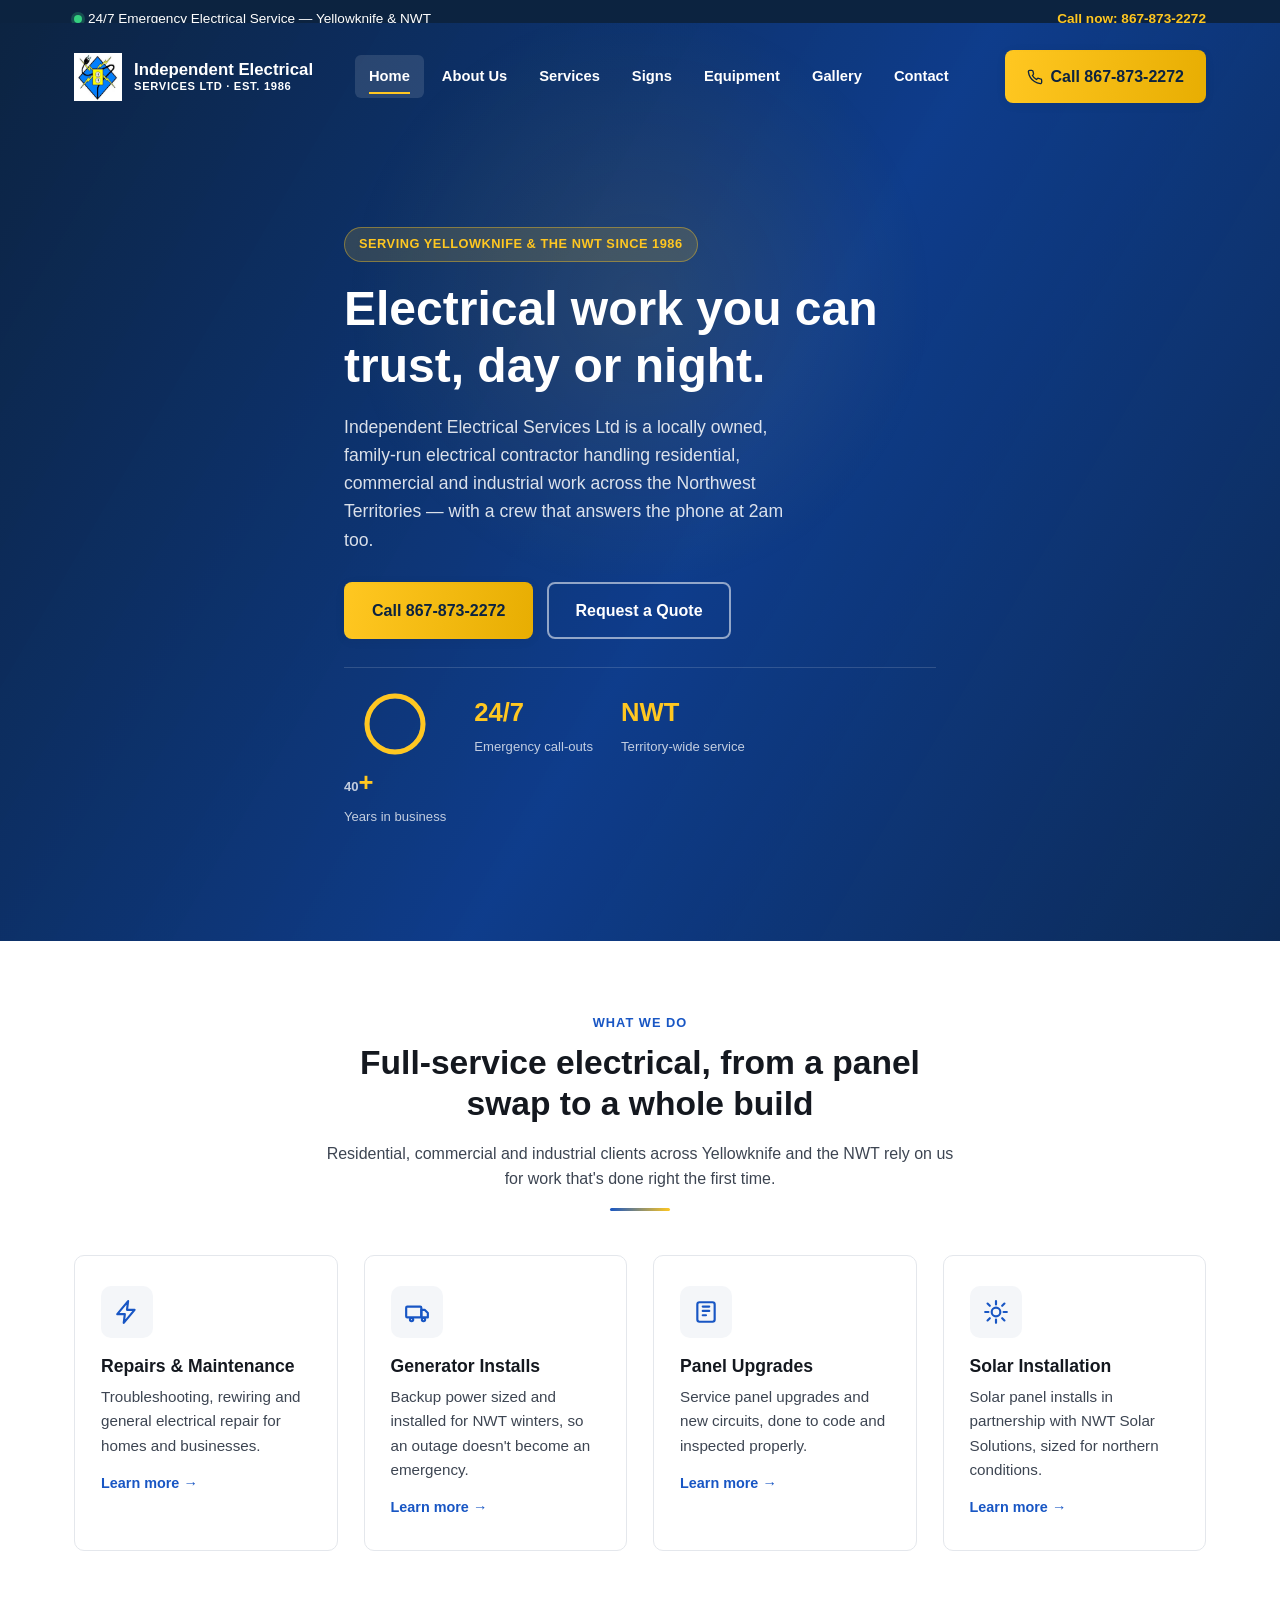
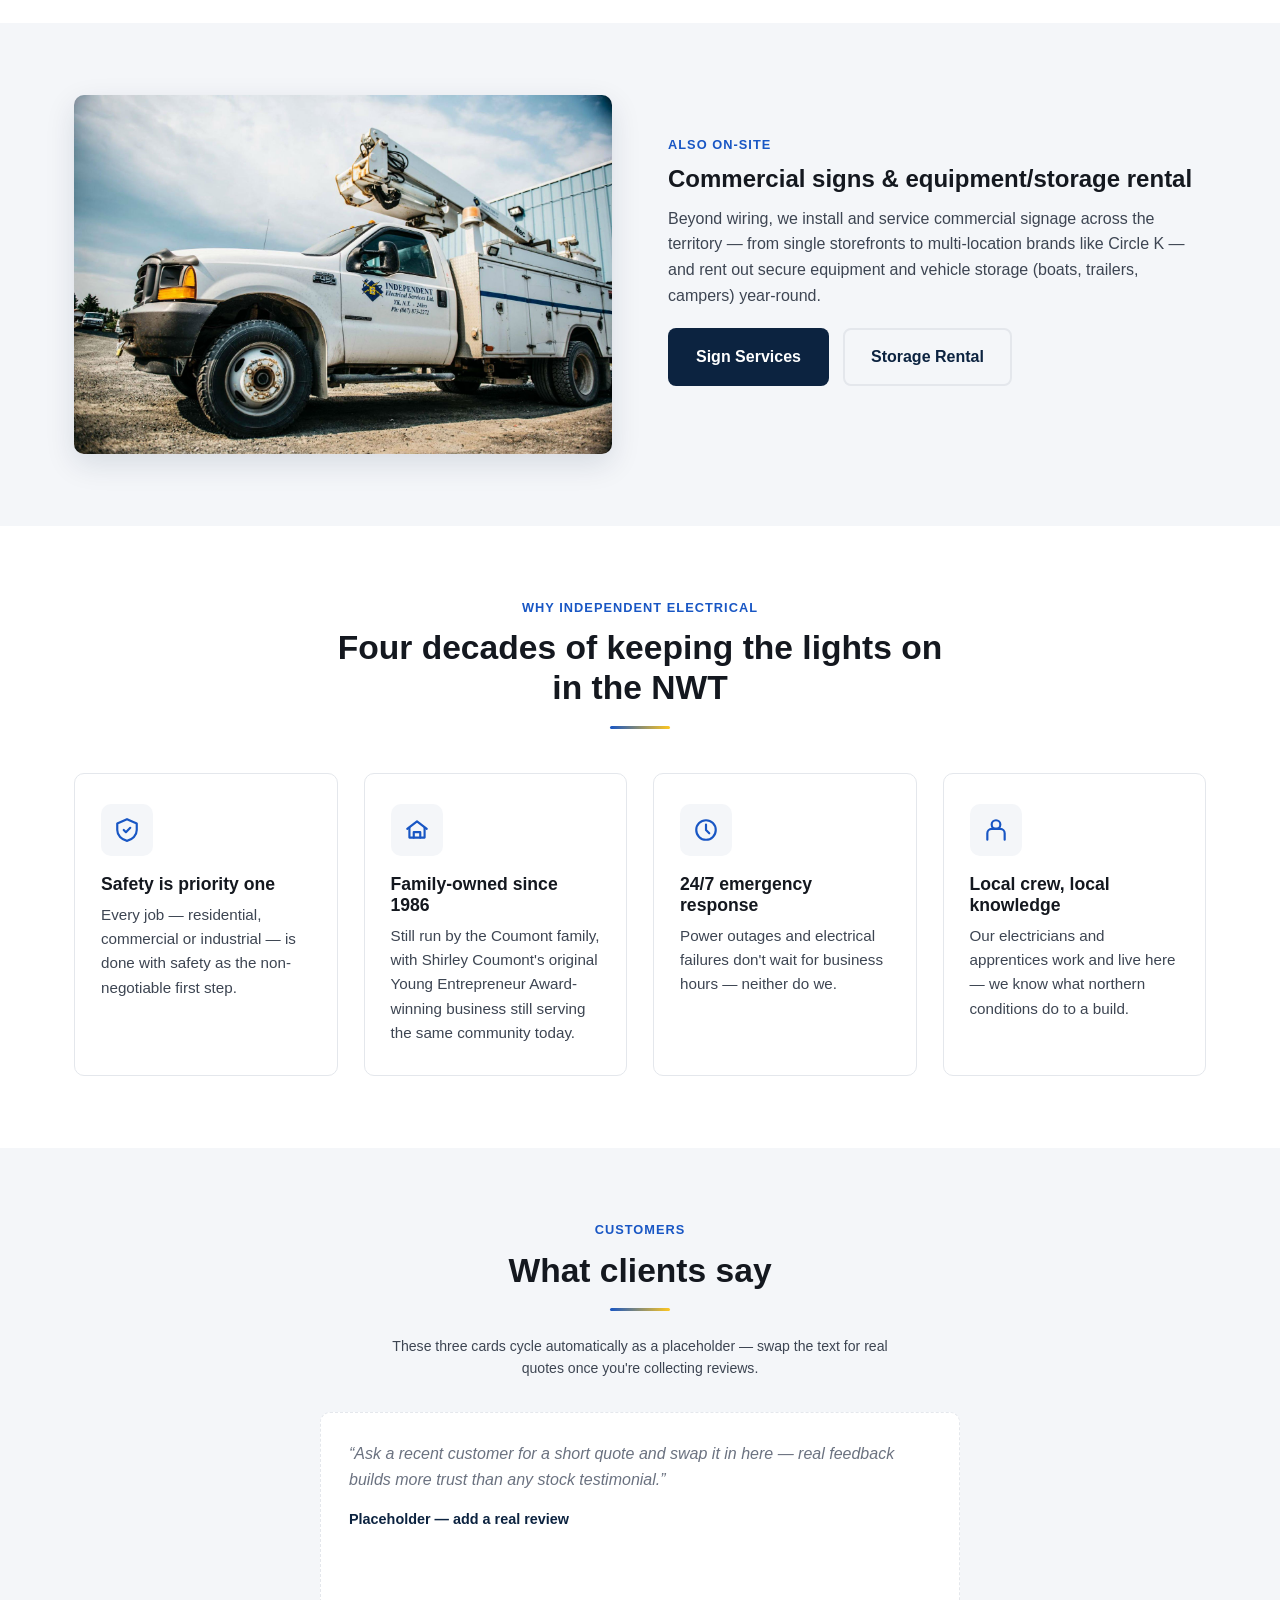
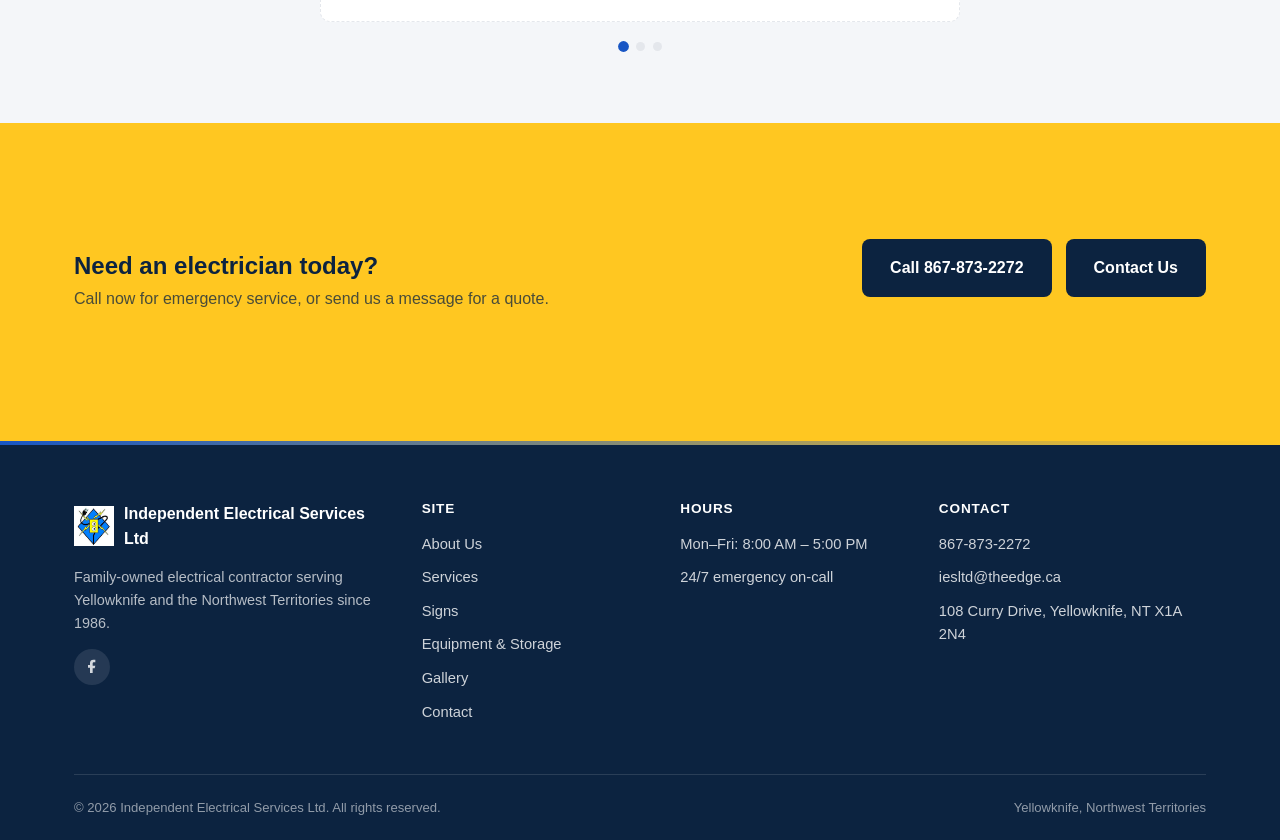
==== commit c2e0b81b: "Fix header call button wrapping on mobile The phone number had no white-space:nowrap and the header-" ====
--- a/index.html
+++ b/index.html
@@ -84,7 +84,10 @@
       </ul>
     </nav>
     <div class="header-cta">
-      <a href="tel:+18678732272" class="btn btn-primary"><span class="long">Call</span> 867-873-2272</a>
+      <a href="tel:+18678732272" class="btn btn-primary" aria-label="Call 867-873-2272">
+        <svg class="phone-icon" viewBox="0 0 24 24" fill="none" stroke="currentColor" stroke-width="2" stroke-linecap="round" stroke-linejoin="round" aria-hidden="true"><path d="M22 16.9v3a2 2 0 0 1-2.2 2 19.8 19.8 0 0 1-8.6-3.1 19.5 19.5 0 0 1-6-6A19.8 19.8 0 0 1 2.1 4.2 2 2 0 0 1 4.1 2h3a2 2 0 0 1 2 1.7c.1.9.3 1.8.6 2.7a2 2 0 0 1-.4 2.1L8.1 9.7a16 16 0 0 0 6 6l1.2-1.2a2 2 0 0 1 2.1-.4c.9.3 1.8.5 2.7.6a2 2 0 0 1 1.9 2Z"/></svg>
+        <span class="label"><span class="long">Call</span> 867-873-2272</span>
+      </a>
       <button class="nav-toggle" aria-expanded="false" aria-label="Toggle menu"><span></span></button>
     </div>
   </div>
--- a/css/style.css
+++ b/css/style.css
@@ -171,8 +171,9 @@
   color: var(--blue);
 }
 
-.header-cta { display: flex; align-items: center; gap: 12px; }
-.header-cta .btn { padding: 12px 20px; }
+.header-cta { display: flex; align-items: center; gap: 12px; flex-shrink: 0; }
+.header-cta .btn { padding: 12px 20px; white-space: nowrap; }
+.header-cta .btn .phone-icon { width: 16px; height: 16px; flex-shrink: 0; }
 
 .nav-toggle {
   display: none;
@@ -596,7 +597,15 @@
   body.home .hero { margin-top: 0; padding-top: 72px; }
   body.home .site-header { background: var(--white); }
   body.home .site-header:not(.is-scrolled) .brand,
-  body.home .site-header:not(.is-scrolled) .brand small { color: var(--navy); }
+  body.home .site-header:not(.is-scrolled) .brand small,
+  body.home .site-header:not(.is-scrolled) .main-nav a {
+    color: var(--navy);
+  }
+  body.home .site-header:not(.is-scrolled) .main-nav a[aria-current="page"],
+  body.home .site-header:not(.is-scrolled) .main-nav a:hover {
+    color: var(--navy);
+    background: var(--gray-100);
+  }
 }
 
 /* Generic scroll-reveal (classes are added by JS — content is always
@@ -746,25 +755,6 @@
 }
 .main-nav a:hover::before,
 .main-nav a[aria-current="page"]::before { transform: scaleX(1); }
-
-/* Mobile nav slide + fade */
-.main-nav { backdrop-filter: blur(10px); }
-.main-nav li {
-  opacity: 0;
-  transform: translateX(16px);
-  transition: opacity 0.35s var(--ease), transform 0.35s var(--ease);
-}
-.main-nav[data-open="true"] li {
-  opacity: 1;
-  transform: translateX(0);
-}
-.main-nav[data-open="true"] li:nth-child(1) { transition-delay: 0.04s; }
-.main-nav[data-open="true"] li:nth-child(2) { transition-delay: 0.08s; }
-.main-nav[data-open="true"] li:nth-child(3) { transition-delay: 0.12s; }
-.main-nav[data-open="true"] li:nth-child(4) { transition-delay: 0.16s; }
-.main-nav[data-open="true"] li:nth-child(5) { transition-delay: 0.2s; }
-.main-nav[data-open="true"] li:nth-child(6) { transition-delay: 0.24s; }
-.main-nav[data-open="true"] li:nth-child(7) { transition-delay: 0.28s; }
 
 /* Emergency dot pulse (already animated by shadow, add real pulse) */
 .top-strip .dot { animation: pulse-dot 2s ease-in-out infinite; }
@@ -970,11 +960,36 @@
     transform: translateX(100%);
     transition: transform 0.25s ease;
     overflow-y: auto;
+    backdrop-filter: blur(10px);
   }
   .main-nav[data-open="true"] { transform: translateX(0); }
   .main-nav ul { flex-direction: column; align-items: stretch; gap: 6px; }
   .main-nav a { padding: 14px; font-size: 1.05rem; }
-  .header-cta .btn span.long { display: none; }
+  .main-nav li {
+    opacity: 0;
+    transform: translateX(16px);
+    transition: opacity 0.35s var(--ease), transform 0.35s var(--ease);
+  }
+  .main-nav[data-open="true"] li { opacity: 1; transform: translateX(0); }
+  .main-nav[data-open="true"] li:nth-child(1) { transition-delay: 0.04s; }
+  .main-nav[data-open="true"] li:nth-child(2) { transition-delay: 0.08s; }
+  .main-nav[data-open="true"] li:nth-child(3) { transition-delay: 0.12s; }
+  .main-nav[data-open="true"] li:nth-child(4) { transition-delay: 0.16s; }
+  .main-nav[data-open="true"] li:nth-child(5) { transition-delay: 0.2s; }
+  .main-nav[data-open="true"] li:nth-child(6) { transition-delay: 0.24s; }
+  .main-nav[data-open="true"] li:nth-child(7) { transition-delay: 0.28s; }
+  .header-cta a.btn.btn-primary {
+    padding: 0;
+    width: 44px;
+    height: 44px;
+    border-radius: 50%;
+    justify-content: center;
+    flex-shrink: 0;
+  }
+  .header-cta .btn .label { display: none; }
+  .header-cta .btn .phone-icon { width: 18px; height: 18px; }
+  .brand .brand-text { min-width: 0; }
+  .brand .brand-text small { white-space: nowrap; }
   .nav-toggle { display: block; }
   .grid-4, .grid-3, .grid-2 { grid-template-columns: 1fr; }
   .footer-grid { grid-template-columns: 1fr; }
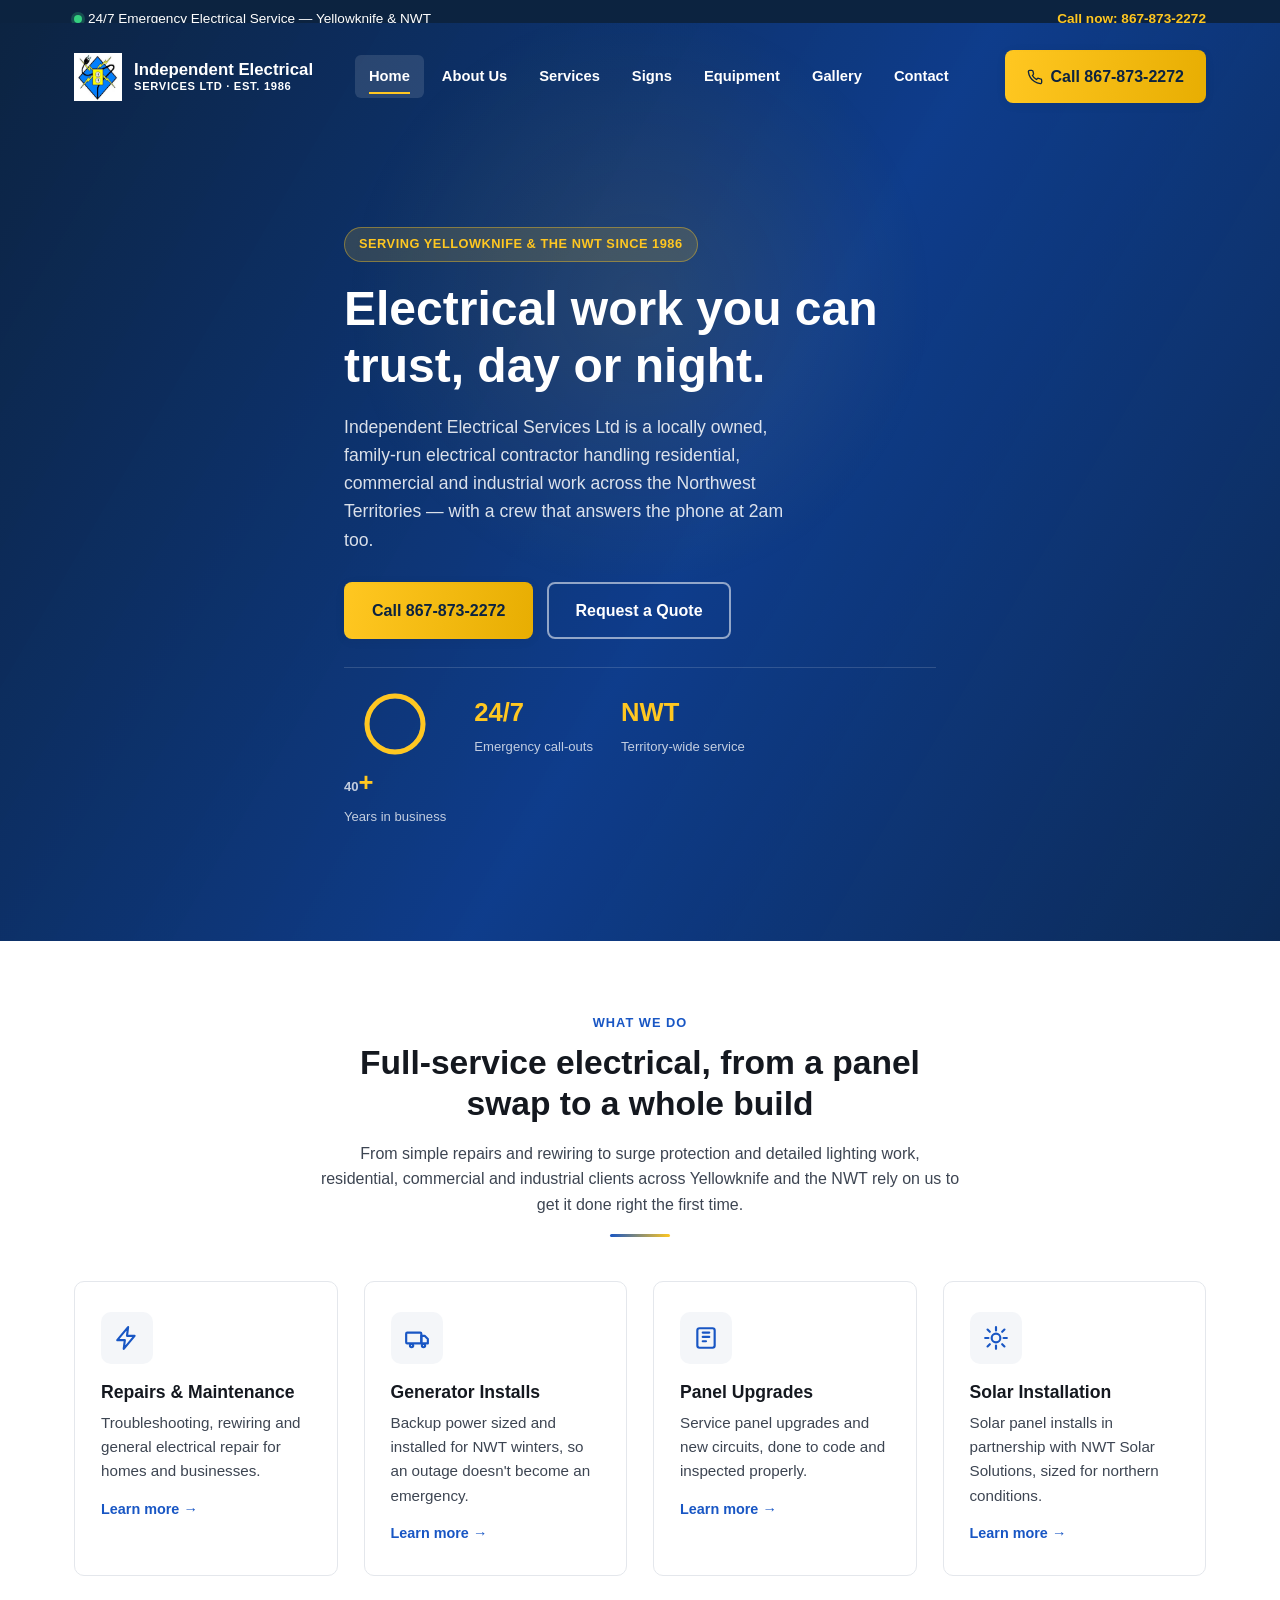
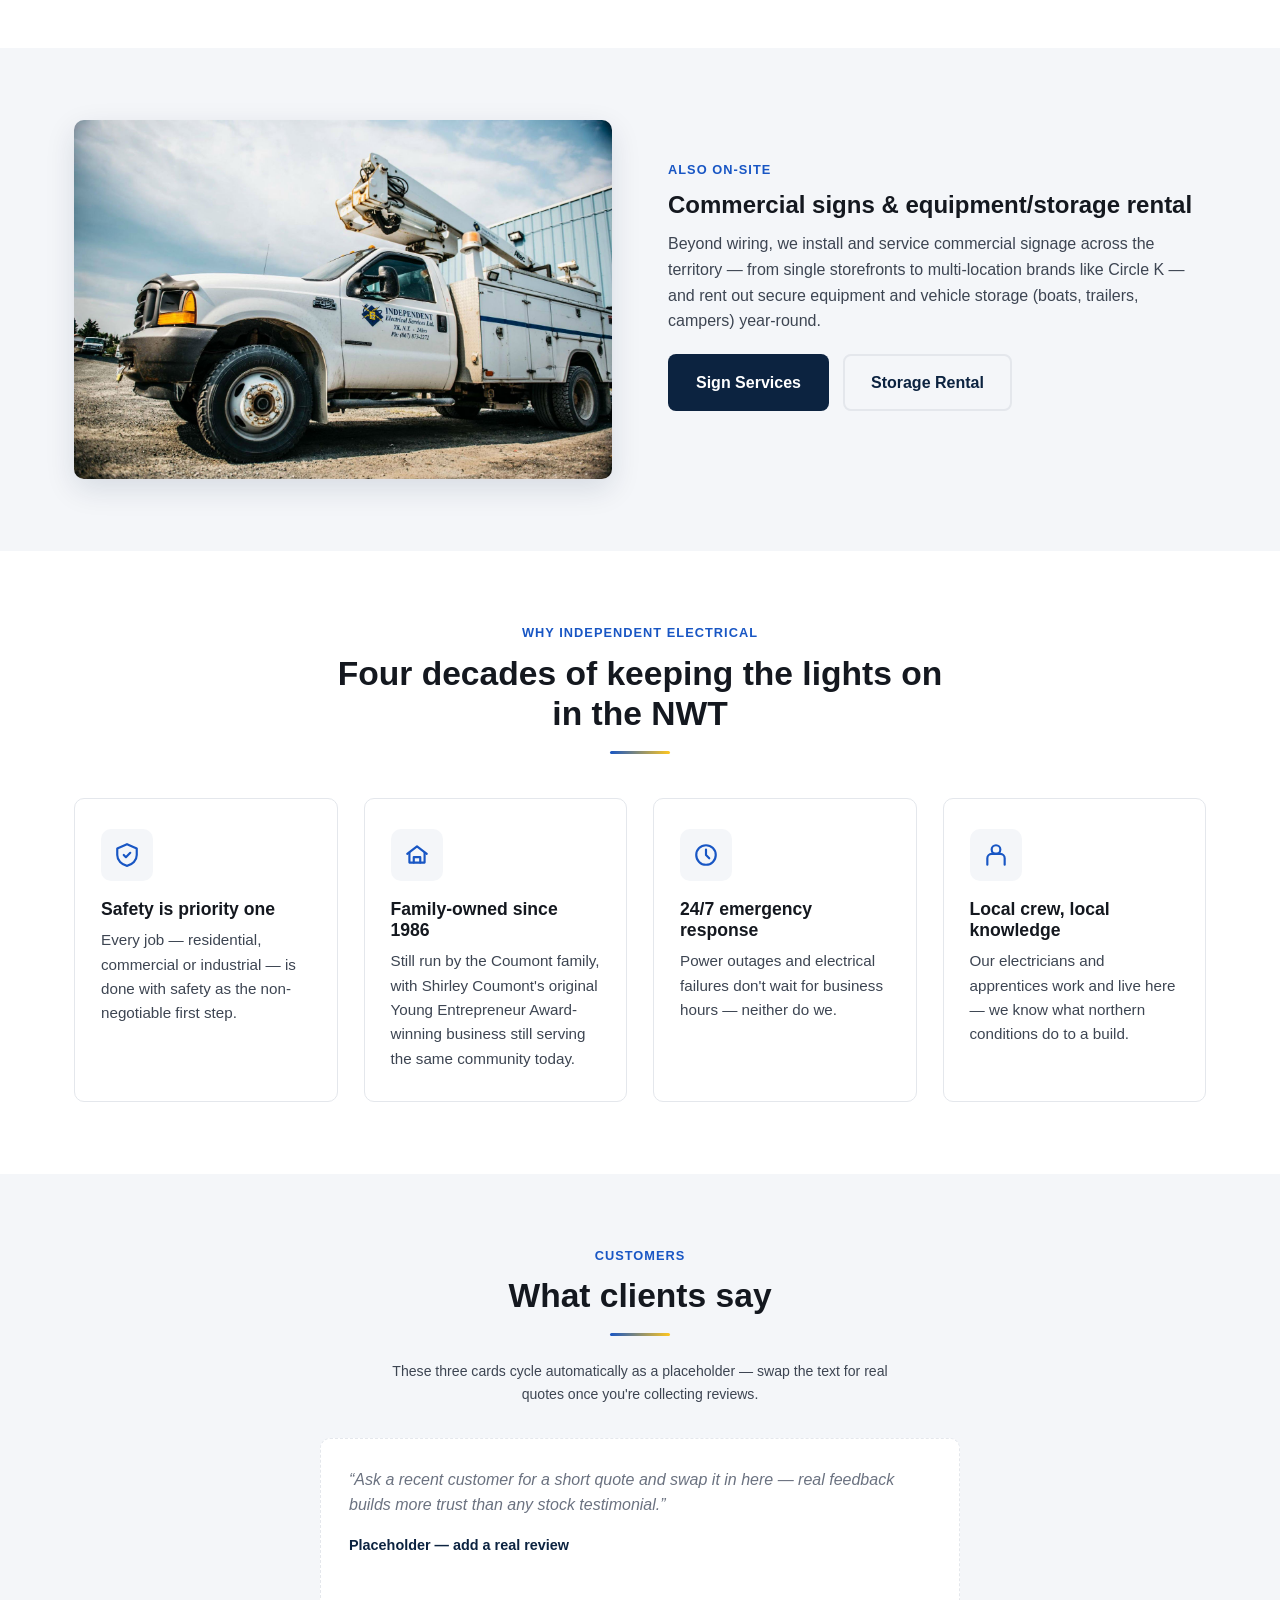
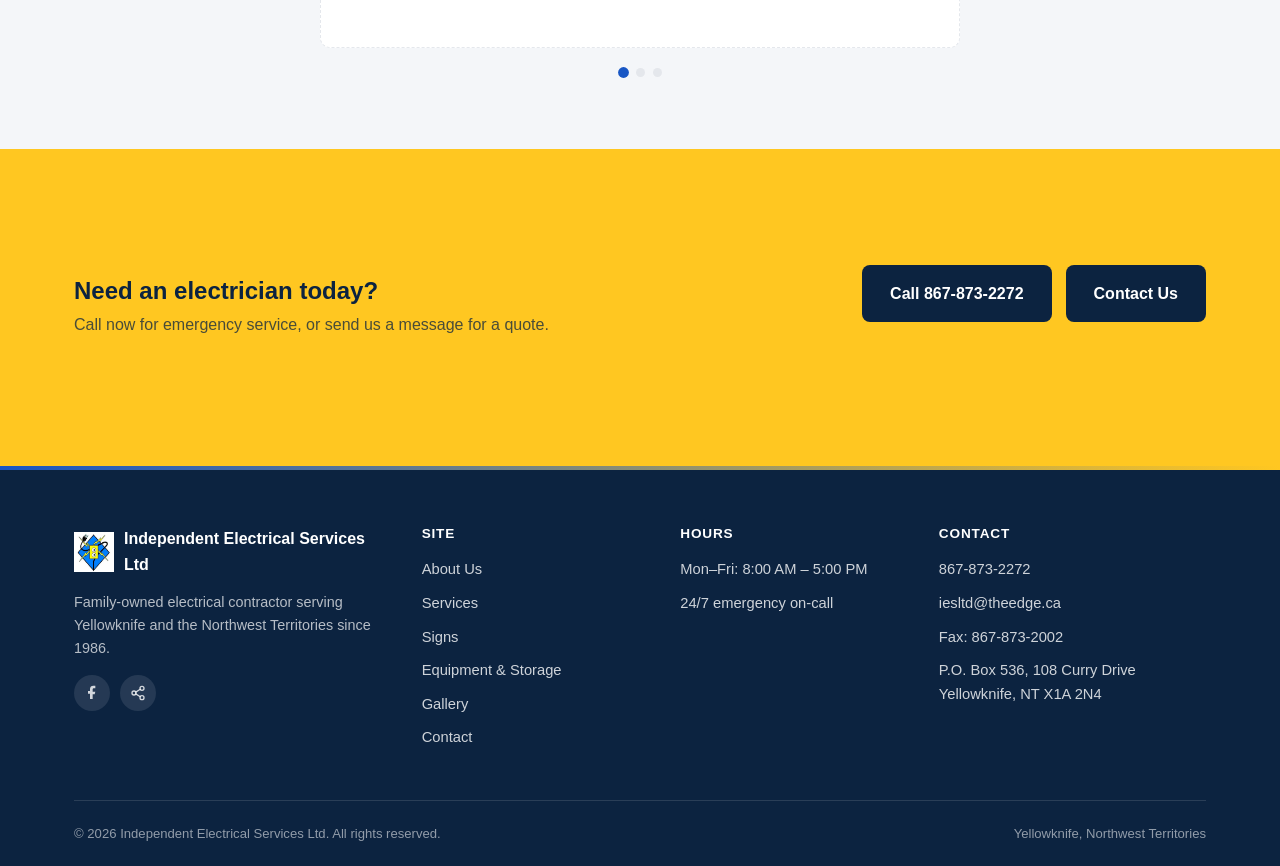
==== commit 202e9dbe: "Restore content dropped from the original site Verified against the live iesnwt.ca and found four re" ====
--- a/index.html
+++ b/index.html
@@ -124,7 +124,7 @@
     <div class="section-head">
       <span class="kicker">What we do</span>
       <h2>Full-service electrical, from a panel swap to a whole build</h2>
-      <p>Residential, commercial and industrial clients across Yellowknife and the NWT rely on us for work that's done right the first time.</p>
+      <p>From simple repairs and rewiring to surge protection and detailed lighting work, residential, commercial and industrial clients across Yellowknife and the NWT rely on us to get it done right the first time.</p>
     </div>
     <div class="grid grid-4">
       <div class="card">
@@ -288,7 +288,8 @@
         <ul>
           <li><a href="tel:+18678732272">867-873-2272</a></li>
           <li><a href="mailto:iesltd@theedge.ca">iesltd@theedge.ca</a></li>
-          <li>108 Curry Drive, Yellowknife, NT X1A 2N4</li>
+          <li>Fax: 867-873-2002</li>
+          <li>P.O. Box 536, 108 Curry Drive<br />Yellowknife, NT X1A 2N4</li>
         </ul>
       </div>
     </div>
--- a/css/style.css
+++ b/css/style.css
@@ -511,15 +511,36 @@
   font-size: 0.82rem;
   color: rgba(255, 255, 255, 0.55);
 }
-.social-row { display: flex; gap: 10px; }
-.social-row a {
+.social-row { display: flex; gap: 10px; align-items: center; }
+.social-row a, .social-row button {
   width: 36px; height: 36px;
   border-radius: 50%;
   background: rgba(255, 255, 255, 0.1);
   display: flex; align-items: center; justify-content: center;
-}
-.social-row a:hover { background: var(--yellow); color: var(--navy); }
+  border: none;
+  color: inherit;
+  cursor: pointer;
+  font: inherit;
+  padding: 0;
+}
+.social-row a:hover, .social-row button:hover { background: var(--yellow); color: var(--navy); }
 .social-row svg { width: 16px; height: 16px; }
+.share-toast {
+  position: fixed;
+  left: 50%; bottom: 24px;
+  transform: translateX(-50%) translateY(10px);
+  background: var(--navy);
+  color: var(--white);
+  padding: 10px 18px;
+  border-radius: 999px;
+  font-size: 0.85rem;
+  font-weight: 600;
+  opacity: 0;
+  pointer-events: none;
+  transition: opacity 0.25s ease, transform 0.25s ease;
+  z-index: 250;
+}
+.share-toast.is-visible { opacity: 1; transform: translateX(-50%) translateY(0); }
 
 /* ---------- Sticky mobile call bar ---------- */
 .mobile-call-bar {
